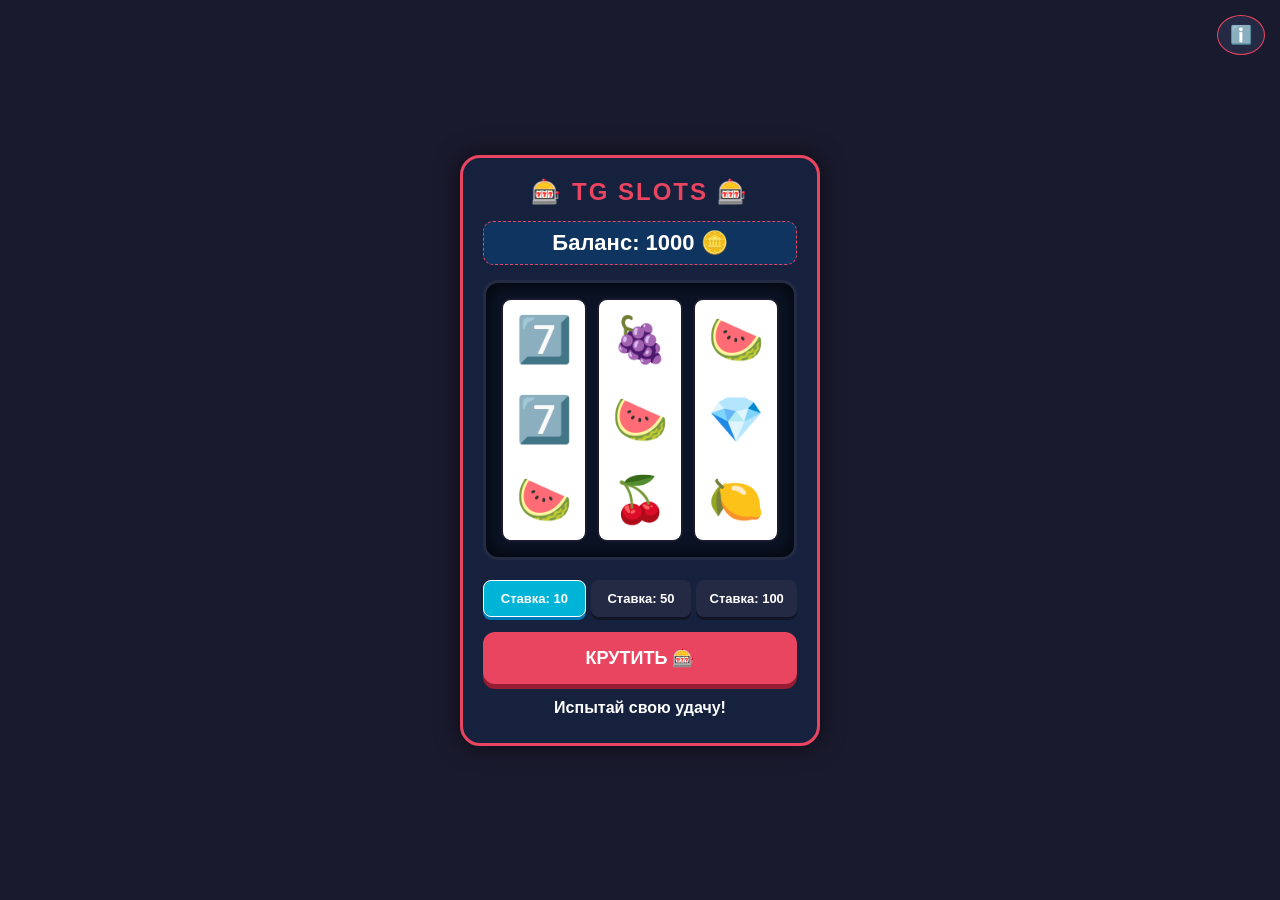
==== index.html @ 1661c117 "Add files via upload" ====
<!DOCTYPE html>
<html lang="ru">
<head>
    <meta charset="UTF-8">
    <meta name="viewport" content="width=device-width, initial-scale=1.0, maximum-scale=1.0, user-select=no">
    <title>Telegram Slots WebApp</title>
    <link rel="stylesheet" href="style.css">
</head>
<body>

    <button id="info-btn" class="info-icon">ℹ️</button>

    <div class="casino-container">
        <h1>🎰 TG SLOTS 🎰</h1>
        
        <div class="balance-container">
            Баланс: <span id="balance">1000</span> 🪙
        </div>

        <div class="slot-machine">
            <div class="reel">
                <div class="reel-container" id="reel1"></div>
            </div>
            <div class="reel">
                <div class="reel-container" id="reel2"></div>
            </div>
            <div class="reel">
                <div class="reel-container" id="reel3"></div>
            </div>
        </div>

        <div class="controls">
            <div class="bet-selection">
                <button class="bet-btn active" data-bet="10">Ставка: 10</button>
                <button class="bet-btn" data-bet="50">Ставка: 50</button>
                <button class="bet-btn" data-bet="100">Ставка: 100</button>
            </div>
            <button id="spin-btn">КРУТИТЬ 🎰</button>
        </div>
        
        <div id="message" class="message">Испытай свою удачу!</div>
    </div>

    <div id="modal" class="modal-overlay">
        <div class="modal-content">
            <h2>Таблица выигрышей</h2>
            <table class="pay-table">
                <tr><th>Комбинация</th><th>Выигрыш</th></tr>
                <tr><td>7️⃣ 7️⃣ 7️⃣</td><td>Ставка х100 🔥</td></tr>
                <tr><td>💎 💎 💎</td><td>Ставка х50 💎</td></tr>
                <tr><td>Любые 3 в ряд</td><td>Ставка х15 🎉</td></tr>
                <tr><td>Любые 2 совпадения</td><td>Ставка х2 👍</td></tr>
            </table>
            <button id="close-modal-btn">Закрыть</button>
        </div>
    </div>

    <script src="script.js"></script>
</body>
</html>
---- style.css ----
body {
    background-color: #1a1a2e;
    color: #fff;
    font-family: -apple-system, BlinkMacSystemFont, 'Segoe UI', Roboto, Helvetica, Arial, sans-serif;
    display: flex;
    justify-content: center;
    align-items: center;
    min-height: 100vh;
    margin: 0;
    padding: 10px;
    box-sizing: border-box;
    overflow: hidden;
}

/* Контейнер теперь отлично тянется и под ПК, и под узкий мобильный экран */
.casino-container {
    text-align: center;
    background: #16213e;
    padding: 20px;
    border-radius: 20px;
    box-shadow: 0 0 25px rgba(0, 0, 0, 0.6);
    border: 3px solid #e94560;
    width: 100%;
    max-width: 360px; /* Идеальный размер мобильного приложения */
    box-sizing: border-box;
}

h1 {
    color: #e94560;
    font-size: 24px;
    margin: 0 0 15px 0;
    letter-spacing: 2px;
}

.balance-container {
    font-size: 22px;
    margin-bottom: 15px;
    font-weight: bold;
    background: #0f3460;
    padding: 8px;
    border-radius: 10px;
    border: 1px dashed #e94560;
}

.slot-machine {
    display: flex;
    justify-content: center;
    background: #0b1426;
    padding: 15px;
    border-radius: 15px;
    border: 3px solid #252a44;
    gap: 10px;
    box-shadow: inset 0 0 20px rgba(0,0,0,0.9);
}

.reel {
    width: 85px;
    height: 240px; 
    background: #ffffff;
    border-radius: 10px;
    overflow: hidden; 
    border: 2px solid #1a1a2e;
    position: relative;
}

.reel-container {
    position: absolute;
    top: 0;
    left: 0;
    width: 100%;
    transition: top 2.5s cubic-bezier(0.25, 1, 0.3, 1);
    display: flex;
    flex-direction: column;
}

.symbol {
    font-size: 45px;
    height: 80px;
    line-height: 80px;
    text-align: center;
    user-select: none;
}

.controls {
    margin-top: 20px;
}

.bet-selection {
    display: flex;
    justify-content: space-between;
    gap: 5px;
    margin-bottom: 15px;
}

.bet-btn {
    background: #252a44;
    color: #fff;
    font-size: 13px;
    padding: 10px 5px;
    flex: 1;
    border: none;
    border-radius: 8px;
    cursor: pointer;
    font-weight: bold;
    box-shadow: 0 3px #121526;
}

.bet-btn.active {
    background: #00b4d8;
    box-shadow: 0 3px #0077b6;
    border: 1px solid #fff;
}

#spin-btn {
    background: #e94560;
    color: white;
    border: none;
    padding: 15px;
    font-size: 18px;
    font-weight: bold;
    border-radius: 12px;
    cursor: pointer;
    width: 100%;
    box-shadow: 0 5px #951c32;
    text-transform: uppercase;
}

#spin-btn:active:not(:disabled) {
    box-shadow: 0 2px #951c32;
    transform: translateY(3px);
}

#spin-btn:disabled {
    background: #4a4e69;
    box-shadow: none;
    cursor: not-allowed;
}

.message {
    margin-top: 15px;
    font-size: 16px;
    font-weight: bold;
    min-height: 24px;
}
.win { color: #4e9f3d; }
.lose { color: #e94560; }

/* Иконка информации сверху справа */
.info-icon {
    position: absolute;
    top: 15px;
    right: 15px;
    background: #252a44;
    border: 1px solid #e94560;
    color: white;
    font-size: 18px;
    padding: 8px 12px;
    border-radius: 50%;
    cursor: pointer;
    z-index: 10;
}

/* Модальное окно (Таблица выигрышей) */
.modal-overlay {
    position: fixed;
    top: 0; left: 0; width: 100%; height: 100%;
    background: rgba(0, 0, 0, 0.85);
    display: flex;
    justify-content: center;
    align-items: center;
    opacity: 0;
    pointer-events: none;
    transition: 0.3s;
    z-index: 100;
}

.modal-overlay.open {
    opacity: 1;
    pointer-events: auto;
}

.modal-content {
    background: #16213e;
    padding: 25px;
    border-radius: 15px;
    border: 2px solid #00b4d8;
    width: 90%;
    max-width: 300px;
    text-align: center;
}

.pay-table {
    width: 100%;
    margin: 15px 0;
    border-collapse: collapse;
}

.pay-table th, .pay-table td {
    padding: 8px;
    border-bottom: 1px solid #252a44;
    font-size: 14px;
}

.pay-table th { color: #00b4d8; }

#close-modal-btn {
    background: #e94560;
    color: white;
    border: none;
    padding: 8px 20px;
    border-radius: 5px;
    cursor: pointer;
}
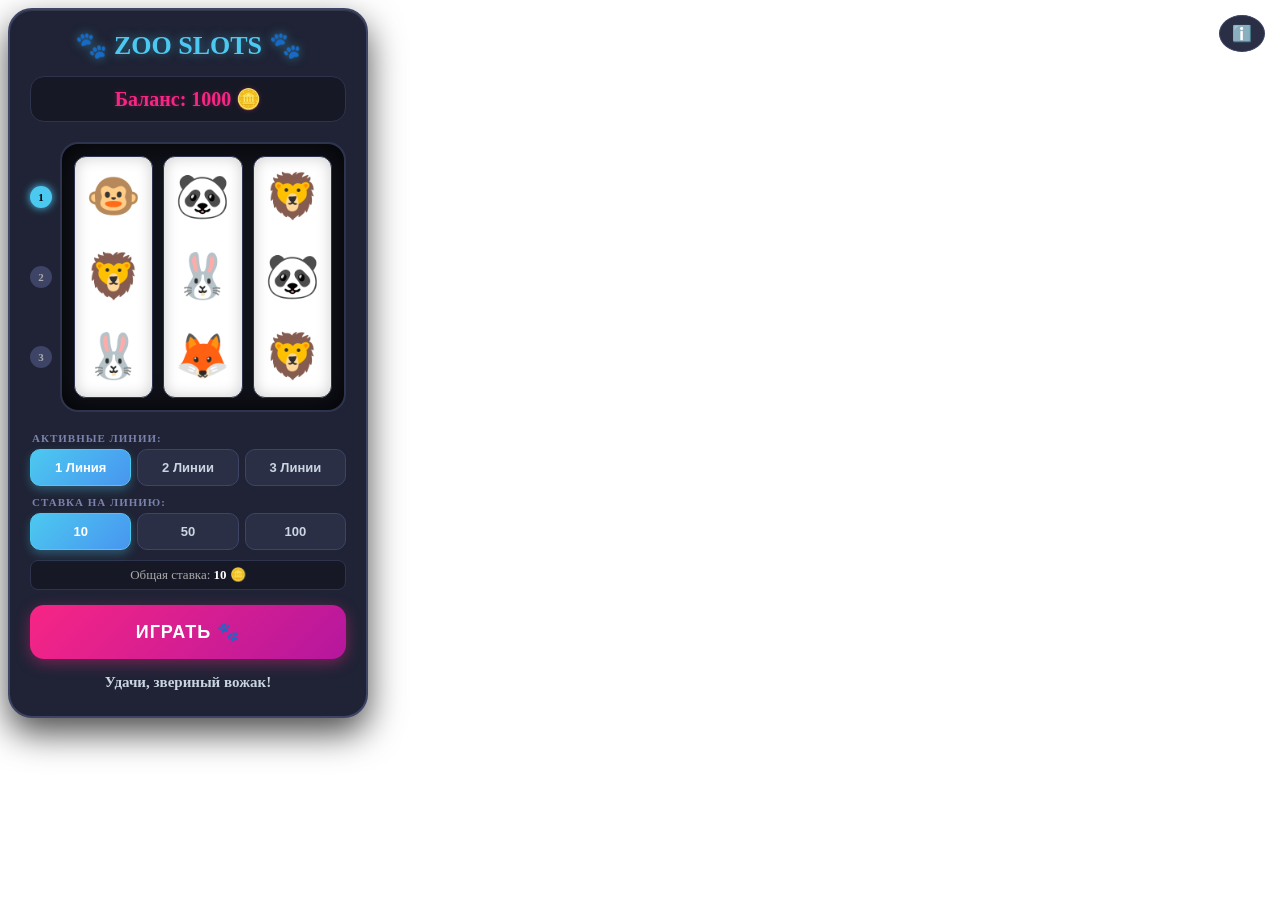
==== commit 3d900039: "Add files via upload" ====
--- a/index.html
+++ b/index.html
@@ -3,7 +3,7 @@
 <head>
     <meta charset="UTF-8">
     <meta name="viewport" content="width=device-width, initial-scale=1.0, maximum-scale=1.0, user-select=no">
-    <title>Telegram Slots WebApp</title>
+    <title>ZOO Slots WebApp</title>
     <link rel="stylesheet" href="style.css">
 </head>
 <body>
@@ -11,46 +11,67 @@
     <button id="info-btn" class="info-icon">ℹ️</button>
 
     <div class="casino-container">
-        <h1>🎰 TG SLOTS 🎰</h1>
+        <h1>🐾 ZOO SLOTS 🐾</h1>
         
         <div class="balance-container">
             Баланс: <span id="balance">1000</span> 🪙
         </div>
 
-        <div class="slot-machine">
-            <div class="reel">
-                <div class="reel-container" id="reel1"></div>
+        <div class="slot-machine-wrapper">
+            <!-- Визуальные маркеры линий слева -->
+            <div class="line-indicators">
+                <div class="line-dot L1" id="dot-1">1</div>
+                <div class="line-dot L2" id="dot-2">2</div>
+                <div class="line-dot L3" id="dot-3">3</div>
             </div>
-            <div class="reel">
-                <div class="reel-container" id="reel2"></div>
-            </div>
-            <div class="reel">
-                <div class="reel-container" id="reel3"></div>
+
+            <div class="slot-machine">
+                <div class="reel"><div class="reel-container" id="reel1"></div></div>
+                <div class="reel"><div class="reel-container" id="reel2"></div></div>
+                <div class="reel"><div class="reel-container" id="reel3"></div></div>
             </div>
         </div>
 
         <div class="controls">
-            <div class="bet-selection">
-                <button class="bet-btn active" data-bet="10">Ставка: 10</button>
-                <button class="bet-btn" data-bet="50">Ставка: 50</button>
-                <button class="bet-btn" data-bet="100">Ставка: 100</button>
+            <!-- Выбор количества линий -->
+            <p class="control-label">АКТИВНЫЕ ЛИНИИ:</p>
+            <div class="selector-row">
+                <button class="line-btn active" data-lines="1">1 Линия</button>
+                <button class="line-btn" data-lines="2">2 Линии</button>
+                <button class="line-btn" data-lines="3">3 Линии</button>
             </div>
-            <button id="spin-btn">КРУТИТЬ 🎰</button>
+
+            <!-- Выбор ставки -->
+            <p class="control-label">СТАВКА НА ЛИНИЮ:</p>
+            <div class="selector-row">
+                <button class="bet-btn active" data-bet="10">10</button>
+                <button class="bet-btn" data-bet="50">50</button>
+                <button class="bet-btn" data-bet="100">100</button>
+            </div>
+            
+            <div class="total-bet-badge">
+                Общая ставка: <span id="total-bet">10</span> 🪙
+            </div>
+
+            <button id="spin-btn">ИГРАТЬ 🐾</button>
         </div>
         
-        <div id="message" class="message">Испытай свою удачу!</div>
+        <div id="message" class="message">Удачи, звериный вожак!</div>
     </div>
 
+    <!-- Обновленная таблица выигрышей -->
     <div id="modal" class="modal-overlay">
         <div class="modal-content">
-            <h2>Таблица выигрышей</h2>
+            <h2>Звериные коэффициенты</h2>
             <table class="pay-table">
-                <tr><th>Комбинация</th><th>Выигрыш</th></tr>
-                <tr><td>7️⃣ 7️⃣ 7️⃣</td><td>Ставка х100 🔥</td></tr>
-                <tr><td>💎 💎 💎</td><td>Ставка х50 💎</td></tr>
-                <tr><td>Любые 3 в ряд</td><td>Ставка х15 🎉</td></tr>
-                <tr><td>Любые 2 совпадения</td><td>Ставка х2 👍</td></tr>
+                <tr><th>Зверь</th><th>3 в ряд</th></tr>
+                <tr><td>🦁 Лев (Wild)</td><td>х100 🔥</td></tr>
+                <tr><td>🐼 Панда</td><td>х40 🎋</td></tr>
+                <tr><td>🦊 Лиса</td><td>х20 🦊</td></tr>
+                <tr><td>🐸 Лягушка</td><td>х10 🐸</td></tr>
+                <tr><td>Любые 2 совпадения</td><td>х2 👍</td></tr>
             </table>
+            <p style="font-size: 11px; color: #aaa; margin-top: 10px;">Линия 1 — Центр | Линия 2 — Верх | Линия 3 — Низ</p>
             <button id="close-modal-btn">Закрыть</button>
         </div>
     </div>
--- a/style.css
+++ b/style.css
@@ -1,7 +1,7 @@
-body {
-    background-color: #1a1a2e;
+\body {
+    background: radial-gradient(circle, #1a1c29 0%, #0f1016 100%);
     color: #fff;
-    font-family: -apple-system, BlinkMacSystemFont, 'Segoe UI', Roboto, Helvetica, Arial, sans-serif;
+    font-family: -apple-system, BlinkMacSystemFont, 'Segoe UI', Roboto, sans-serif;
     display: flex;
     justify-content: center;
     align-items: center;
@@ -9,205 +9,236 @@
     margin: 0;
     padding: 10px;
     box-sizing: border-box;
-    overflow: hidden;
-}
-
-/* Контейнер теперь отлично тянется и под ПК, и под узкий мобильный экран */
+}
+
 .casino-container {
     text-align: center;
-    background: #16213e;
+    background: #1f2335;
     padding: 20px;
-    border-radius: 20px;
-    box-shadow: 0 0 25px rgba(0, 0, 0, 0.6);
-    border: 3px solid #e94560;
+    border-radius: 24px;
+    box-shadow: 0 15px 35px rgba(0, 0, 0, 0.7), inset 0 1px 0 rgba(255,255,255,0.1);
+    border: 2px solid #3d4466;
     width: 100%;
-    max-width: 360px; /* Идеальный размер мобильного приложения */
+    max-width: 360px;
     box-sizing: border-box;
 }
 
 h1 {
-    color: #e94560;
-    font-size: 24px;
+    color: #4cc9f0;
+    font-size: 26px;
     margin: 0 0 15px 0;
-    letter-spacing: 2px;
+    text-shadow: 0 0 10px rgba(76, 201, 240, 0.5);
+    font-weight: 800;
 }
 
 .balance-container {
-    font-size: 22px;
-    margin-bottom: 15px;
-    font-weight: bold;
-    background: #0f3460;
-    padding: 8px;
-    border-radius: 10px;
-    border: 1px dashed #e94560;
+    font-size: 20px;
+    margin-bottom: 20px;
+    font-weight: bold;
+    background: #161925;
+    padding: 10px;
+    border-radius: 14px;
+    border: 1px solid #2e344e;
+    color: #f72585;
+    text-shadow: 0 0 5px rgba(247, 37, 133, 0.3);
+}
+
+/* Обертка для позиционирования точек линий */
+.slot-machine-wrapper {
+    display: flex;
+    align-items: center;
+    gap: 8px;
+    margin-bottom: 20px;
+}
+
+/* Точки индикации линий */
+.line-indicators {
+    display: flex;
+    flex-direction: column;
+    justify-content: space-around;
+    height: 240px;
+}
+
+.line-dot {
+    width: 22px;
+    height: 22px;
+    border-radius: 50%;
+    background: #3d4466;
+    font-size: 11px;
+    line-height: 22px;
+    text-align: center;
+    font-weight: bold;
+    color: #aaa;
+    transition: 0.3s;
+}
+.line-dot.active {
+    background: #4cc9f0;
+    color: #000;
+    box-shadow: 0 0 8px #4cc9f0;
 }
 
 .slot-machine {
     display: flex;
+    flex: 1;
     justify-content: center;
-    background: #0b1426;
-    padding: 15px;
-    border-radius: 15px;
-    border: 3px solid #252a44;
+    background: #10121a;
+    padding: 12px;
+    border-radius: 18px;
+    border: 2px solid #2e344e;
     gap: 10px;
-    box-shadow: inset 0 0 20px rgba(0,0,0,0.9);
+    box-shadow: inset 0 0 30px rgba(0,0,0,0.9);
 }
 
 .reel {
-    width: 85px;
+    flex: 1;
     height: 240px; 
     background: #ffffff;
-    border-radius: 10px;
+    border-radius: 12px;
     overflow: hidden; 
-    border: 2px solid #1a1a2e;
+    border: 1px solid #2e344e;
     position: relative;
+    box-shadow: inset 0 0 15px rgba(0,0,0,0.2);
 }
 
 .reel-container {
     position: absolute;
-    top: 0;
-    left: 0;
-    width: 100%;
+    top: 0; left: 0; width: 100%;
     transition: top 2.5s cubic-bezier(0.25, 1, 0.3, 1);
     display: flex;
     flex-direction: column;
 }
 
 .symbol {
-    font-size: 45px;
+    font-size: 44px;
     height: 80px;
     line-height: 80px;
     text-align: center;
     user-select: none;
 }
 
-.controls {
-    margin-top: 20px;
-}
-
-.bet-selection {
+.control-label {
+    font-size: 11px;
+    color: #7a82ab;
+    text-align: left;
+    margin: 10px 0 5px 2px;
+    font-weight: 600;
+    text-transform: uppercase;
+    letter-spacing: 1px;
+}
+
+.selector-row {
     display: flex;
     justify-content: space-between;
-    gap: 5px;
-    margin-bottom: 15px;
-}
-
-.bet-btn {
-    background: #252a44;
-    color: #fff;
+    gap: 6px;
+    margin-bottom: 10px;
+}
+
+.bet-btn, .line-btn {
+    background: #2a2f45;
+    color: #cbd5e1;
     font-size: 13px;
     padding: 10px 5px;
     flex: 1;
-    border: none;
+    border: 1px solid #3d4466;
+    border-radius: 10px;
+    cursor: pointer;
+    font-weight: bold;
+    transition: 0.2s;
+}
+
+.bet-btn.active, .line-btn.active {
+    background: linear-gradient(135deg, #4cc9f0, #4895ef);
+    color: #fff;
+    border-color: #4cc9f0;
+    box-shadow: 0 4px 10px rgba(76, 201, 240, 0.3);
+}
+
+.total-bet-badge {
+    background: #161925;
+    padding: 6px;
     border-radius: 8px;
-    cursor: pointer;
-    font-weight: bold;
-    box-shadow: 0 3px #121526;
-}
-
-.bet-btn.active {
-    background: #00b4d8;
-    box-shadow: 0 3px #0077b6;
-    border: 1px solid #fff;
-}
+    font-size: 13px;
+    color: #aaa;
+    margin-bottom: 15px;
+    border: 1px solid #2e344e;
+}
+#total-bet { color: #fff; font-weight: bold; }
 
 #spin-btn {
-    background: #e94560;
+    background: linear-gradient(135deg, #f72585, #b5179e);
     color: white;
     border: none;
-    padding: 15px;
+    padding: 16px;
     font-size: 18px;
     font-weight: bold;
-    border-radius: 12px;
+    border-radius: 14px;
     cursor: pointer;
     width: 100%;
-    box-shadow: 0 5px #951c32;
+    box-shadow: 0 4px 15px rgba(247, 37, 133, 0.4);
     text-transform: uppercase;
+    letter-spacing: 1px;
+    transition: 0.1s;
 }
 
 #spin-btn:active:not(:disabled) {
-    box-shadow: 0 2px #951c32;
-    transform: translateY(3px);
+    transform: scale(0.98);
+    box-shadow: 0 2px 5px rgba(247, 37, 133, 0.4);
 }
 
 #spin-btn:disabled {
-    background: #4a4e69;
+    background: #3d4466;
+    color: #7a82ab;
     box-shadow: none;
     cursor: not-allowed;
 }
 
 .message {
     margin-top: 15px;
-    font-size: 16px;
-    font-weight: bold;
-    min-height: 24px;
-}
-.win { color: #4e9f3d; }
-.lose { color: #e94560; }
-
-/* Иконка информации сверху справа */
+    font-size: 15px;
+    font-weight: 600;
+    min-height: 22px;
+    color: #cbd5e1;
+}
+.win { color: #4ecdc4; text-shadow: 0 0 5px rgba(78,205,196,0.3); }
+.lose { color: #f72585; }
+
 .info-icon {
     position: absolute;
-    top: 15px;
-    right: 15px;
-    background: #252a44;
-    border: 1px solid #e94560;
+    top: 15px; right: 15px;
+    background: #2a2f45;
+    border: 1px solid #3d4466;
     color: white;
-    font-size: 18px;
+    font-size: 16px;
     padding: 8px 12px;
     border-radius: 50%;
     cursor: pointer;
-    z-index: 10;
-}
-
-/* Модальное окно (Таблица выигрышей) */
+}
+
+/* Модалка */
 .modal-overlay {
     position: fixed;
     top: 0; left: 0; width: 100%; height: 100%;
-    background: rgba(0, 0, 0, 0.85);
+    background: rgba(15, 16, 22, 0.9);
     display: flex;
     justify-content: center;
     align-items: center;
-    opacity: 0;
-    pointer-events: none;
+    opacity: 0; pointer-events: none;
     transition: 0.3s;
     z-index: 100;
 }
-
-.modal-overlay.open {
-    opacity: 1;
-    pointer-events: auto;
-}
-
+.modal-overlay.open { opacity: 1; pointer-events: auto; }
 .modal-content {
-    background: #16213e;
+    background: #1f2335;
     padding: 25px;
-    border-radius: 15px;
-    border: 2px solid #00b4d8;
-    width: 90%;
-    max-width: 300px;
-    text-align: center;
-}
-
-.pay-table {
-    width: 100%;
-    margin: 15px 0;
-    border-collapse: collapse;
-}
-
-.pay-table th, .pay-table td {
-    padding: 8px;
-    border-bottom: 1px solid #252a44;
-    font-size: 14px;
-}
-
-.pay-table th { color: #00b4d8; }
-
+    border-radius: 20px;
+    border: 2px solid #4cc9f0;
+    width: 90%; max-width: 300px;
+    text-align: center;
+}
+.pay-table { width: 100%; margin: 15px 0; border-collapse: collapse; }
+.pay-table th, .pay-table td { padding: 10px; border-bottom: 1px solid #2e344e; font-size: 14px; }
+.pay-table th { color: #4cc9f0; }
 #close-modal-btn {
-    background: #e94560;
-    color: white;
-    border: none;
-    padding: 8px 20px;
-    border-radius: 5px;
-    cursor: pointer;
+    background: #f72585; color: white; border: none;
+    padding: 10px 24px; border-radius: 8px; cursor: pointer; font-weight: bold;
 }
